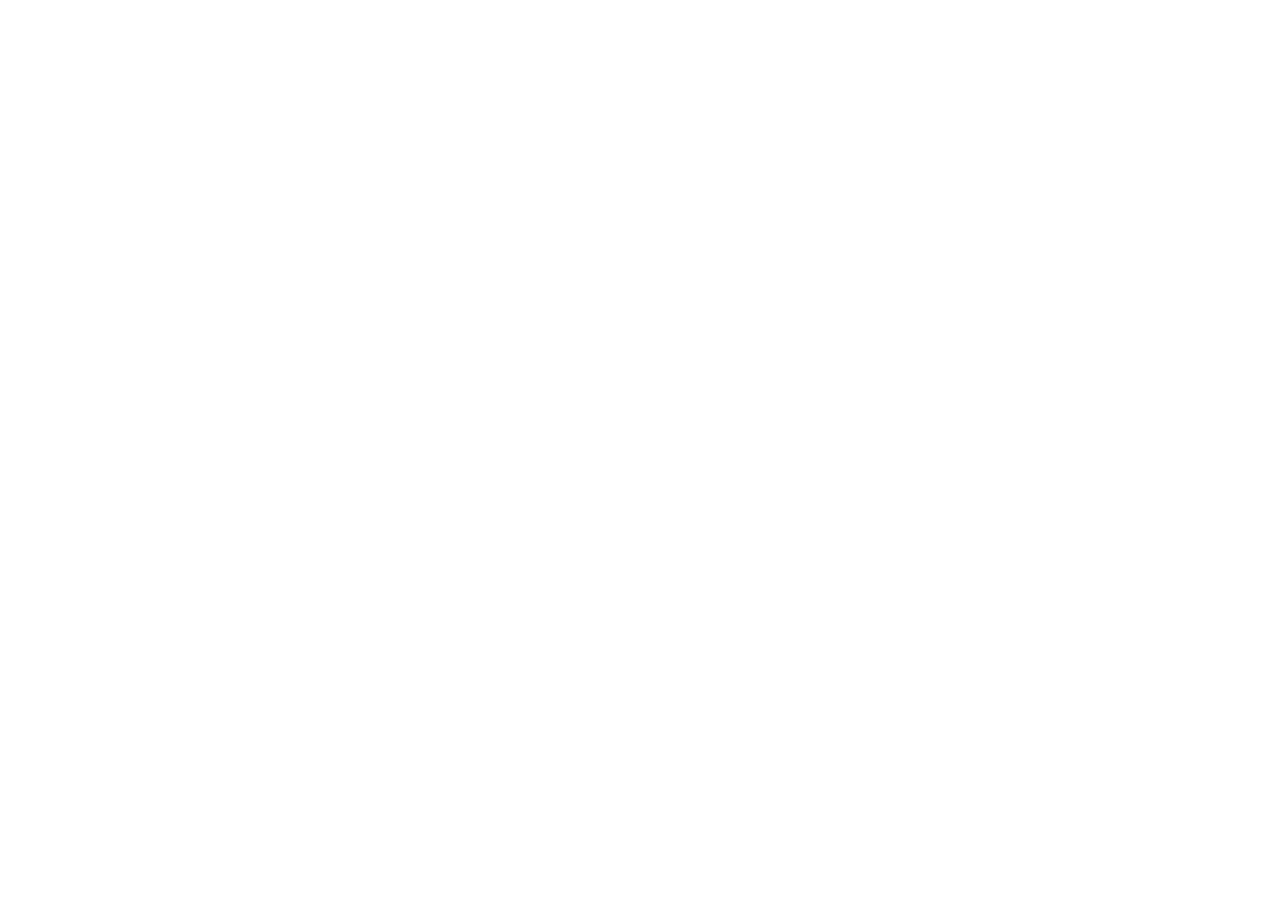
==== index.html @ 93580b65 "Add files via upload" ====
<!doctype html><html lang="zh-Hans"><head><meta charset="utf-8"><meta name="viewport" content="width=device-width,initial-scale=1"><meta name="robots" content="noindex,nofollow"><title>SeeSmartHome · 项目管理</title></head><body><script src="https://unpkg.com/decap-cms@^3/dist/decap-cms.js"></script></body></html>
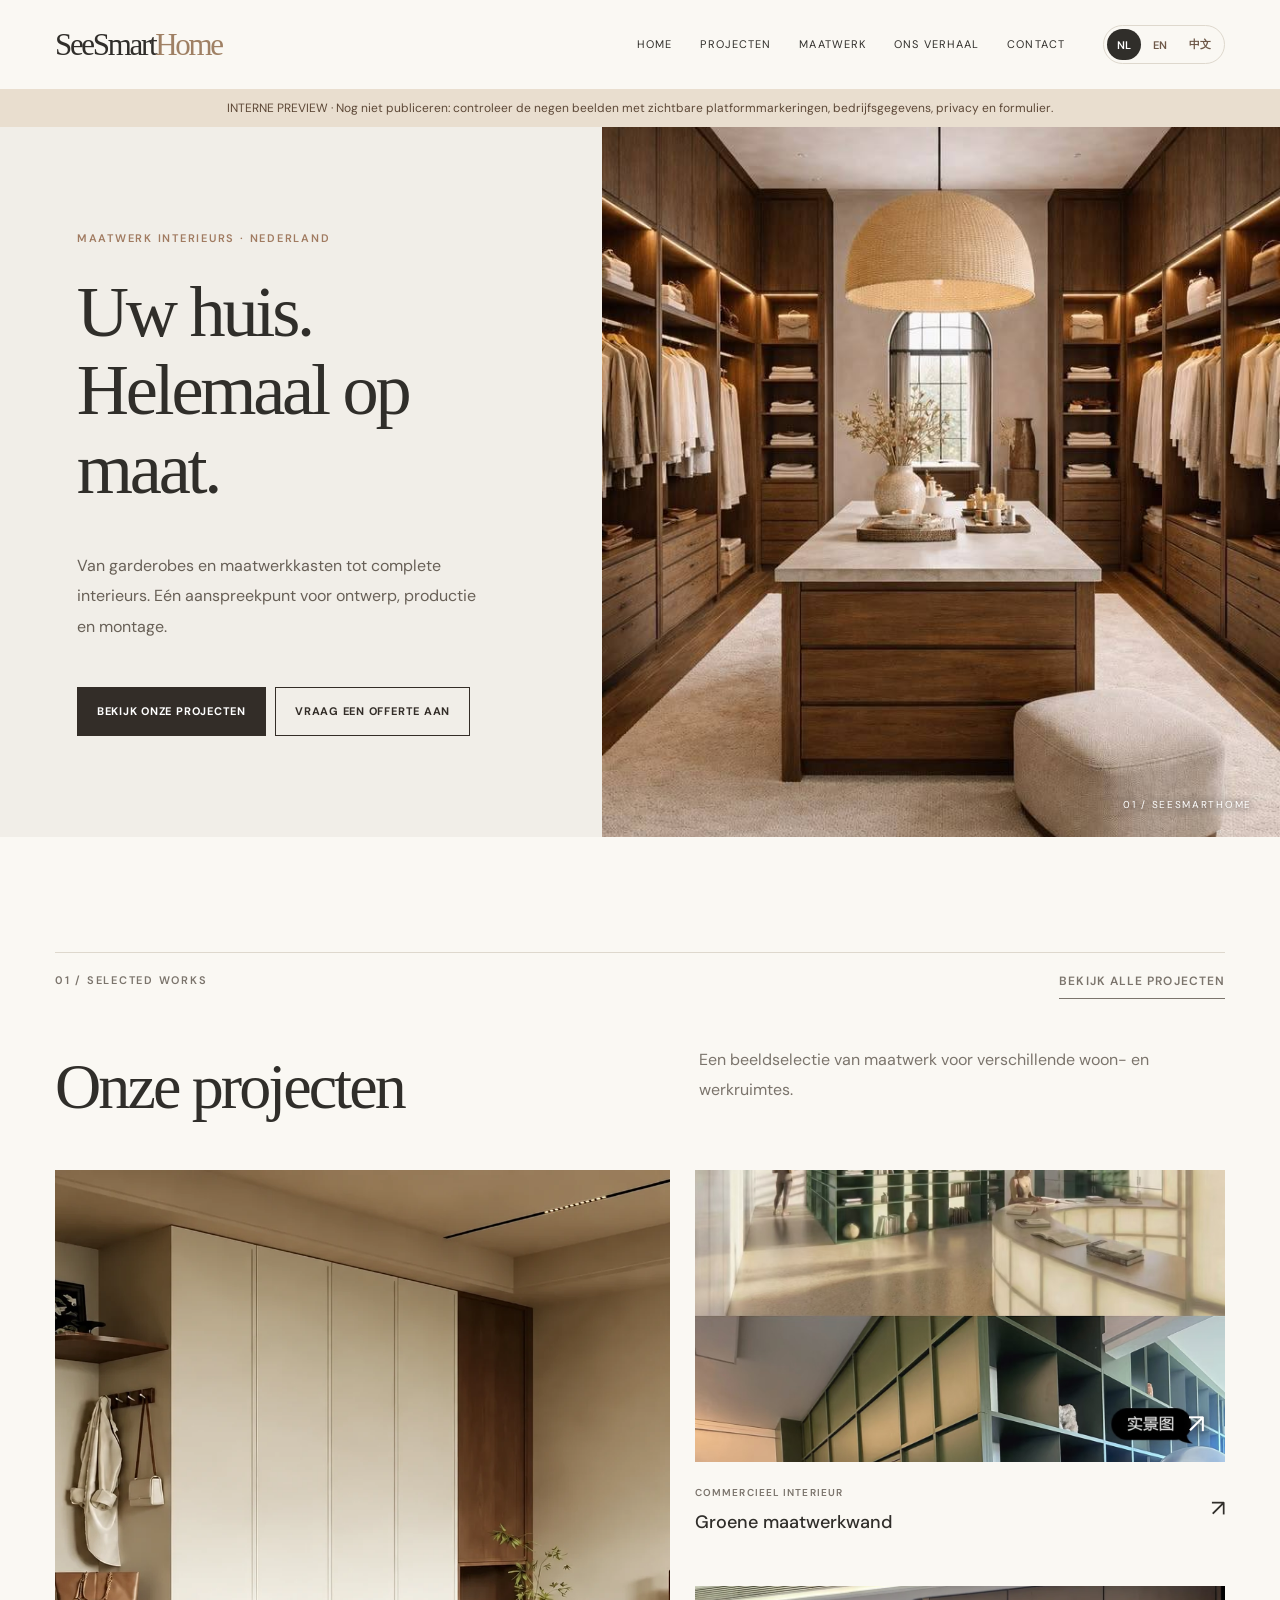
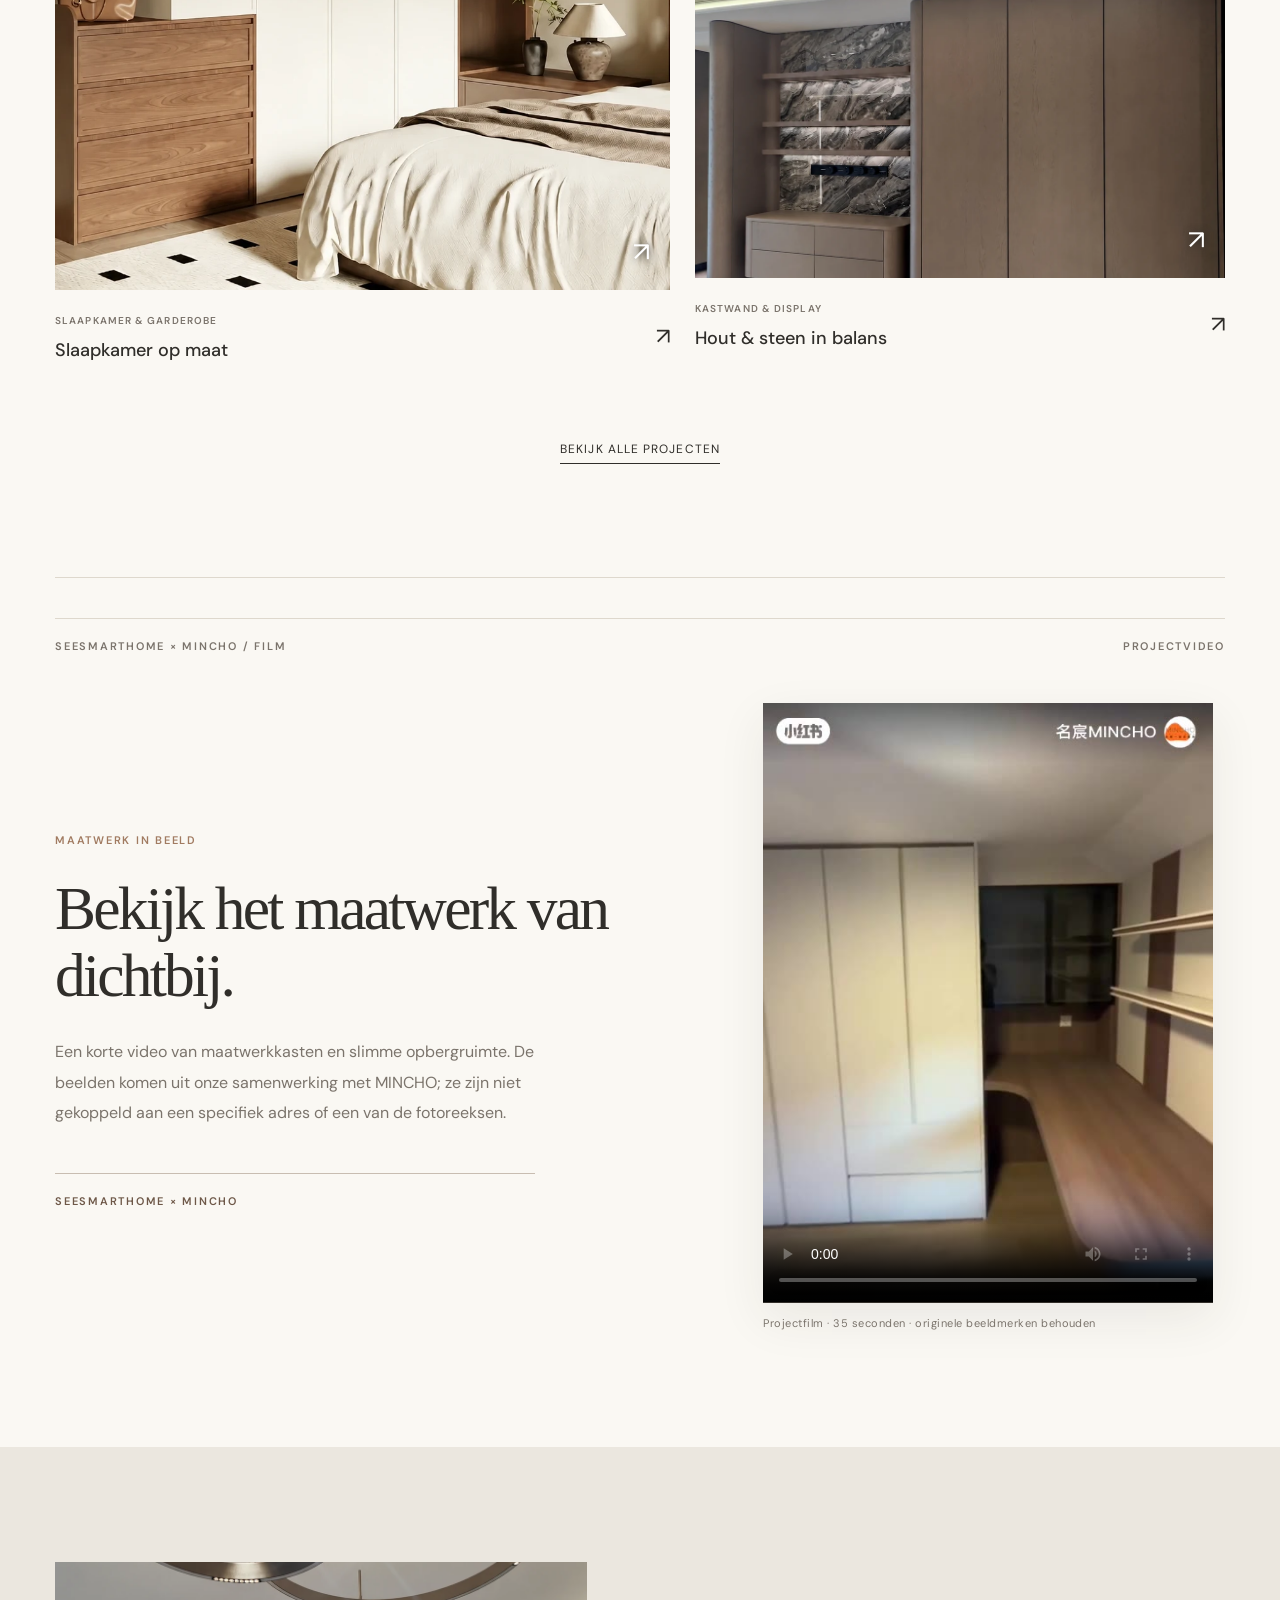
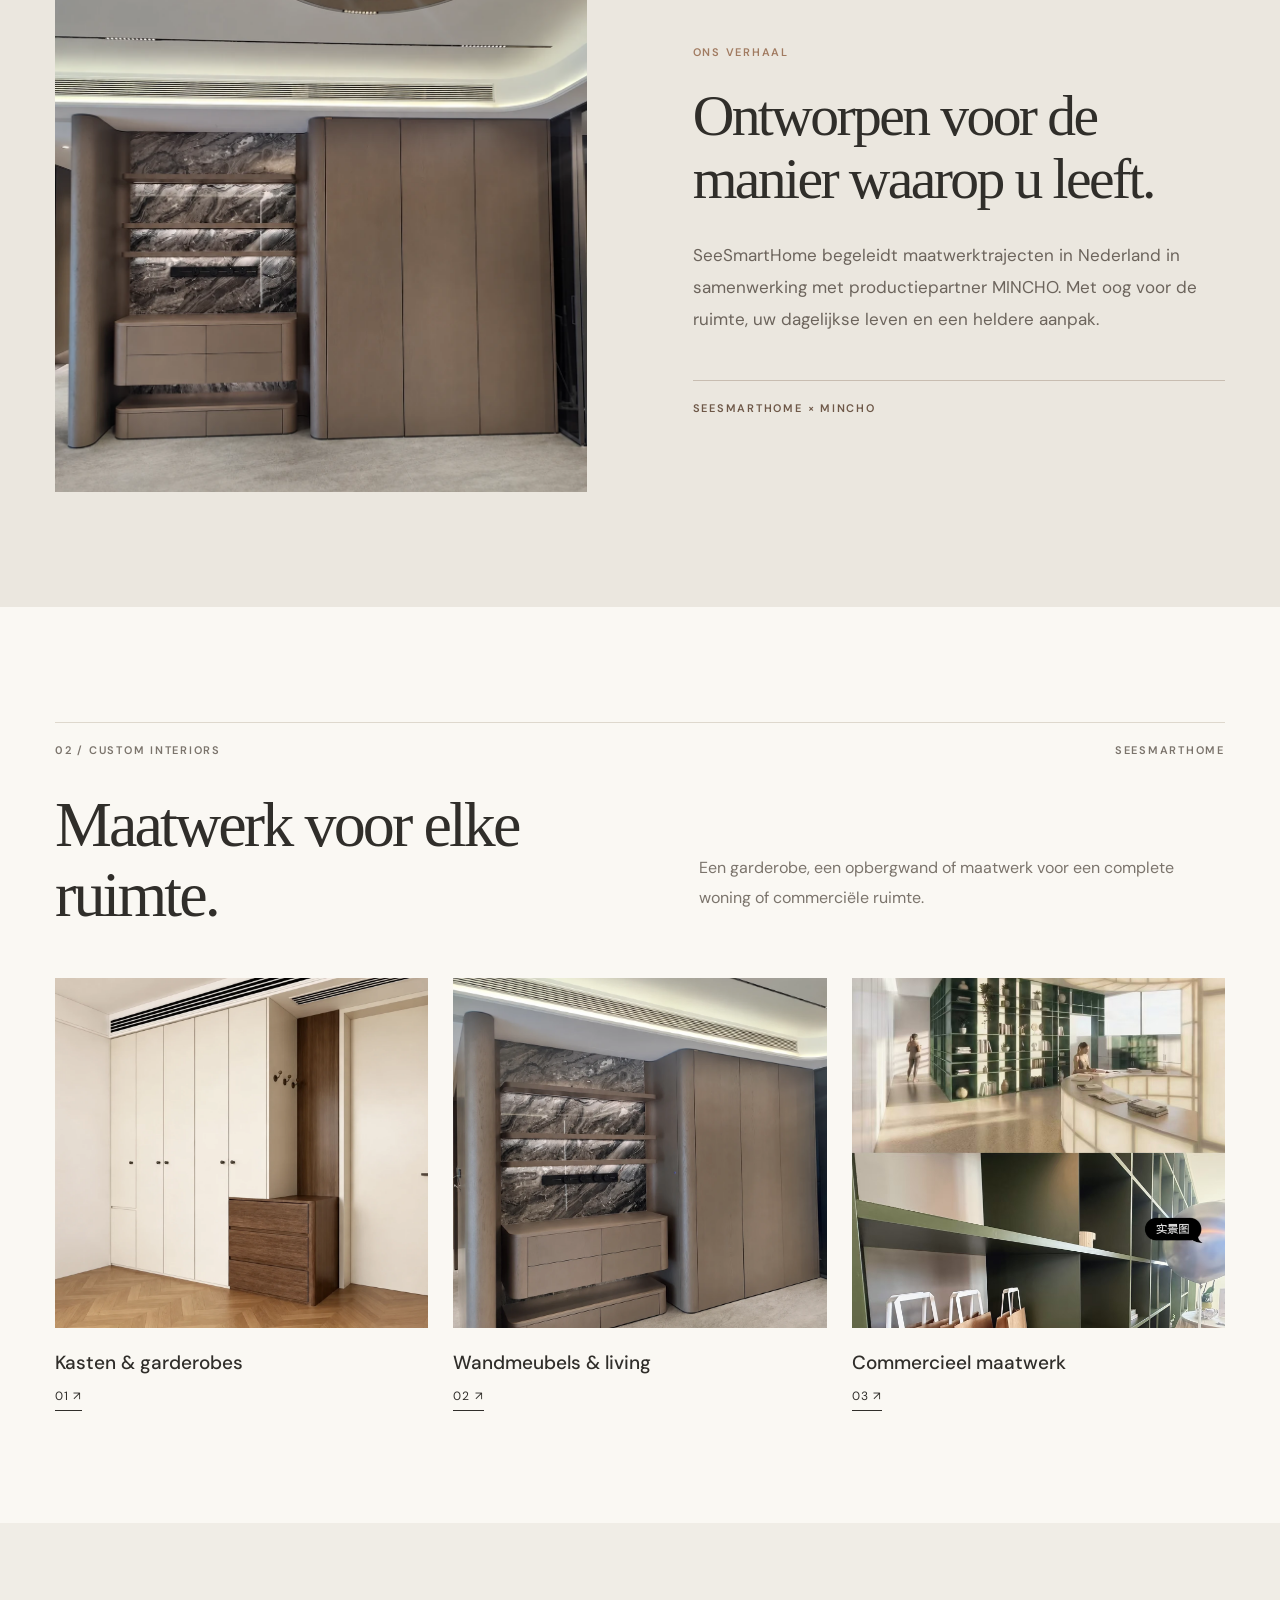
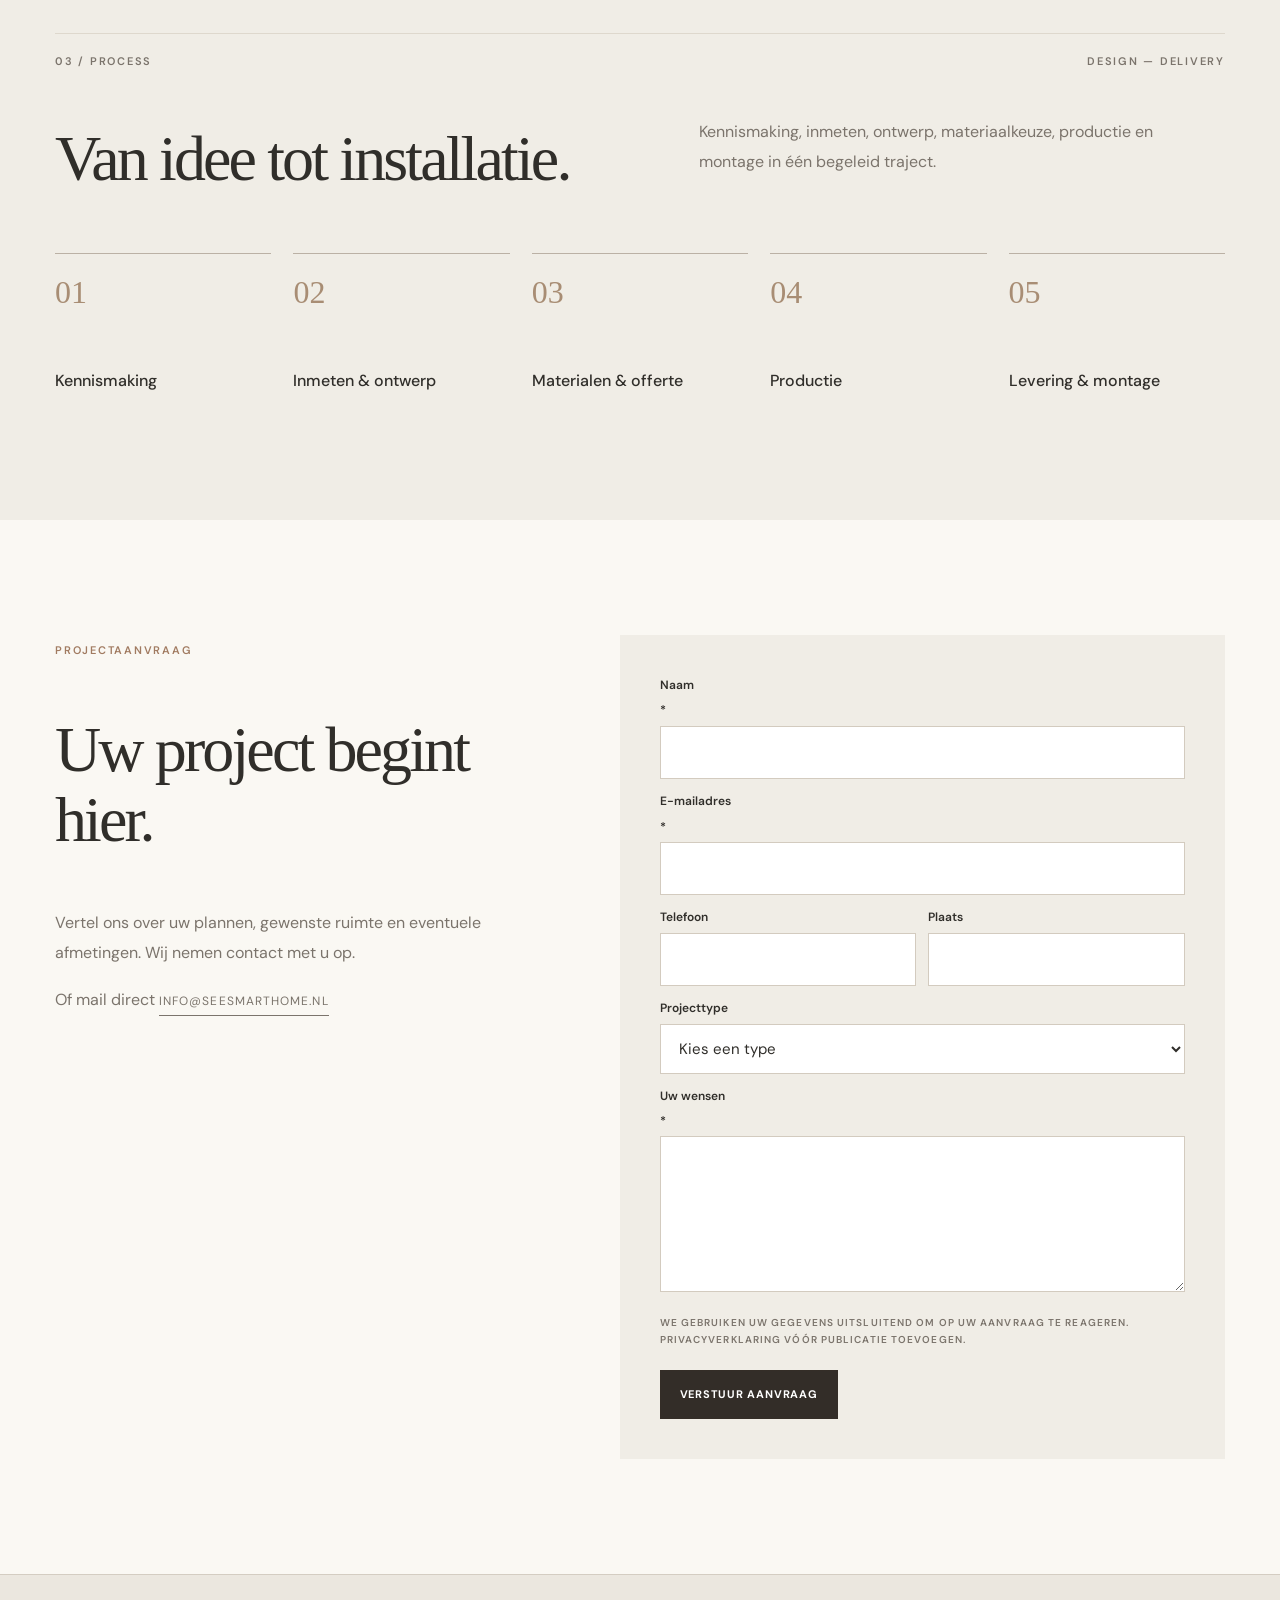
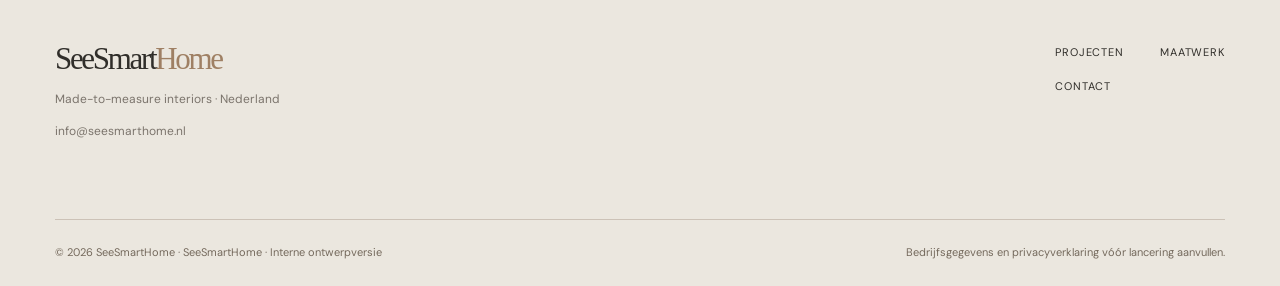
==== commit f6f930c0: "Restore website folders for Netlify and CMS build" ====
--- a/index.html
+++ b/index.html
@@ -1 +1,9 @@
-<!doctype html><html lang="zh-Hans"><head><meta charset="utf-8"><meta name="viewport" content="width=device-width,initial-scale=1"><meta name="robots" content="noindex,nofollow"><title>SeeSmartHome · 项目管理</title></head><body><script src="https://unpkg.com/decap-cms@^3/dist/decap-cms.js"></script></body></html>
+<!doctype html><html lang="nl"><head><meta charset="utf-8"><meta name="viewport" content="width=device-width, initial-scale=1"><meta name="robots" content="noindex,nofollow,noarchive"><meta name="description" content="SeeSmartHome · maatwerk interieurs"><title>Uw huis. Helemaal op maat. | SeeSmartHome</title><link rel="stylesheet" href="assets/site.css"><script src="assets/site.js" defer></script></head><body><header class="header wrap" id="top"><a class="brand" href="index.html" aria-label="SeeSmartHome home">SeeSmart<span>Home</span></a><nav class="nav" id="nav"><a data-i18n="home" href="index.html">Home</a><a data-i18n="projects" href="projects/index.html">Projecten</a><a data-i18n="solutions" href="index.html#maatwerk">Maatwerk</a><a data-i18n="about" href="index.html#ons-verhaal">Ons verhaal</a><a data-i18n="contact" href="index.html#contact">Contact</a></nav><div class="lang" aria-label="Language"><button class="lang-btn active" type="button" data-lang="nl">NL</button><button class="lang-btn" type="button" data-lang="en">EN</button><button class="lang-btn" type="button" data-lang="zh">中文</button></div><button class="menu" aria-label="Toggle menu" aria-controls="nav" aria-expanded="false">☰</button></header><div class="preview-note" data-i18n="notes">INTERNE PREVIEW · Nog niet publiceren: controleer de negen beelden met zichtbare platformmarkeringen, bedrijfsgegevens, privacy en formulier.</div><main>
+<section class="hero"><div class="hero-copy"><span class="eyebrow" data-i18n="eyebrow">MAATWERK INTERIEURS · NEDERLAND</span><h1 data-i18n="heroTitle">Uw huis. Helemaal op maat.</h1><p data-i18n="heroText">Van garderobes en maatwerkkasten tot complete interieurs. Eén aanspreekpunt voor ontwerp, productie en montage.</p><div class="actions"><a href="#projecten" class="btn btn-primary" data-i18n="view">Bekijk onze projecten</a><a href="#contact" class="btn btn-outline" data-i18n="cta">Vraag een offerte aan</a></div></div><div class="hero-photo"><img class="" src="assets/hero-walk-in-closet.jpeg" alt="Warm walk-in closet with central island and dark timber shelving" width="736" height="1104" loading="eager" decoding="async"><span class="photo-index">01 / SEESMARTHOME</span></div></section>
+<section class="section wrap" id="projecten"><div class="section-label"><span>01 / SELECTED WORKS</span><a href="projects/index.html" class="text-link" data-i18n="allProjects">Bekijk alle projecten</a></div><div class="section-intro"><h2 data-i18n="selected">Onze projecten</h2><p data-i18n="selectedDesc">Een beeldselectie van maatwerk voor verschillende woon- en werkruimtes.</p></div><div class="feature-grid"><article class="project-card featured"><a class="project-pic" href="projects/bedroom.html"><img class="" src="assets/clean-6322.webp" alt="Slaapkamer op maat" width="1375" height="1144" loading="lazy" decoding="async"><span class="image-arrow" aria-hidden="true">↗</span></a><div class="card-bottom"><div><span class="micro" data-project="bedroom" data-field="cat">Slaapkamer &amp; garderobe</span><h3><a href="projects/bedroom.html" data-project="bedroom" data-field="name">Slaapkamer op maat</a></h3></div><a class="mini-arrow" href="projects/bedroom.html" aria-label="View project">↗</a></div></article><div class="feature-side"><article class="project-card "><a class="project-pic" href="projects/green-studio.html"><img class="" src="assets/new-6333.jpeg" alt="Groene maatwerkwand" width="1440" height="1922" loading="lazy" decoding="async"><span class="image-arrow" aria-hidden="true">↗</span></a><div class="card-bottom"><div><span class="micro" data-project="green-studio" data-field="cat">Commercieel interieur</span><h3><a href="projects/green-studio.html" data-project="green-studio" data-field="name">Groene maatwerkwand</a></h3></div><a class="mini-arrow" href="projects/green-studio.html" aria-label="View project">↗</a></div></article><article class="project-card "><a class="project-pic" href="projects/wood-stone.html"><img class="" src="assets/clean-6309.webp" alt="Hout &amp; steen in balans" width="1087" height="1447" loading="lazy" decoding="async"><span class="image-arrow" aria-hidden="true">↗</span></a><div class="card-bottom"><div><span class="micro" data-project="wood-stone" data-field="cat">Kastwand &amp; display</span><h3><a href="projects/wood-stone.html" data-project="wood-stone" data-field="name">Hout &amp; steen in balans</a></h3></div><a class="mini-arrow" href="projects/wood-stone.html" aria-label="View project">↗</a></div></article></div></div><div class="section-end"><a class="text-link" href="projects/index.html" data-i18n="allProjects">Bekijk alle projecten</a></div></section>
+<section class="section wrap video-showcase" id="projectvideo" aria-labelledby="video-title-home"><div class="section-label"><span>SEESMARTHOME × MINCHO / FILM</span><span data-i18n="filmType">PROJECTVIDEO</span></div><div class="video-layout"><div class="video-copy"><span class="eyebrow" data-i18n="filmEyebrow">MAATWERK IN BEELD</span><h2 id="video-title-home" data-i18n="filmTitle">Bekijk het maatwerk van dichtbij.</h2><p data-i18n="filmDesc">Een korte video met details van kasten en geïntegreerde opbergoplossingen. Beelden gedeeld vanuit onze samenwerking met MINCHO; geen afzonderlijk projectadres vermeld.</p><span class="small-rule">SeeSmartHome × MINCHO</span></div><div class="video-frame"><video controls playsinline preload="metadata" poster="assets/custom-interiors-poster.jpg" aria-label="SeeSmartHome en MINCHO maatwerk projectvideo" controlslist="nodownload"><source src="assets/custom-interiors-project-video.mp4" type="video/mp4"><span data-i18n="videoFallback">Uw browser ondersteunt deze video niet.</span></video><p class="video-caption" data-i18n="videoCaption">Projectfilm · 35 seconden · originele beeldmerken behouden</p></div></div></section>
+<section class="story" id="ons-verhaal"><div class="wrap story-grid"><div class="story-picture"><img class="" src="assets/clean-6308.webp" alt="Stone and timber display cabinetry" width="1087" height="1447" loading="lazy" decoding="async"></div><div class="story-copy"><span class="eyebrow" data-i18n="storyEyebrow">ONS VERHAAL</span><h2 data-i18n="storyTitle">Ontworpen voor de manier waarop u leeft.</h2><p data-i18n="storyText">SeeSmartHome begeleidt maatwerktrajecten in Nederland in samenwerking met productiepartner MINCHO. Met oog voor de ruimte, uw dagelijkse leven en een heldere aanpak.</p><span class="small-rule" data-i18n="partner">SeeSmartHome × MINCHO</span></div></div></section>
+<section class="section wrap" id="maatwerk"><div class="section-label"><span>02 / CUSTOM INTERIORS</span><span>SEESMARTHOME</span></div><div class="section-intro"><h2 data-i18n="services">Maatwerk voor elke ruimte.</h2><p data-i18n="servicesDesc">Een garderobe, een opbergwand of maatwerk voor een complete woning of commerciële ruimte.</p></div><div class="service-grid"><a href="projects/bedroom.html"><div class="service-picture"><img class="" src="assets/clean-6323.webp" alt="Light cabinetry with walnut details" width="1412" height="1114" loading="lazy" decoding="async"></div><h3 data-i18n="wardrobes">Kasten & garderobes</h3><span class="text-link">01 ↗</span></a><a href="projects/wood-stone.html"><div class="service-picture"><img class="" src="assets/clean-6306.webp" alt="Custom display wall and stone effect" width="1087" height="1447" loading="lazy" decoding="async"></div><h3 data-i18n="living">Wandmeubels & living</h3><span class="text-link">02 ↗</span></a><a href="projects/green-studio.html"><div class="service-picture"><img class="" src="assets/new-6334.jpeg" alt="Green shelving in a commercial interior" width="1440" height="1922" loading="lazy" decoding="async"></div><h3 data-i18n="commercial">Commercieel maatwerk</h3><span class="text-link">03 ↗</span></a></div></section>
+<section class="process" id="werkwijze"><div class="wrap"><div class="section-label"><span>03 / PROCESS</span><span>DESIGN — DELIVERY</span></div><div class="section-intro"><h2 data-i18n="how">Van idee tot installatie.</h2><p data-i18n="howDesc">Kennismaking, inmeten, ontwerp, materiaalkeuze, productie en montage in één begeleid traject.</p></div><div class="steps"><div><span class="stepnum">01</span><h3 data-i18n="step1">Kennismaking</h3></div><div><span class="stepnum">02</span><h3 data-i18n="step2">Inmeten & ontwerp</h3></div><div><span class="stepnum">03</span><h3 data-i18n="step3">Materialen & offerte</h3></div><div><span class="stepnum">04</span><h3 data-i18n="step4">Productie</h3></div><div><span class="stepnum">05</span><h3 data-i18n="step5">Levering & montage</h3></div></div></div></section>
+<section class="contact section wrap" id="contact"><div class="contact-copy"><span class="eyebrow" data-i18n="contactLabel">Projectaanvraag</span><h2 data-i18n="contactTitle">Uw project begint hier.</h2><p data-i18n="contactDesc">Vertel ons over uw plannen, gewenste ruimte en eventuele afmetingen. Wij nemen contact met u op.</p><p><span data-i18n="direct">Of mail direct</span> <a class="text-link" href="mailto:info@seesmarthome.nl">info@seesmarthome.nl</a></p></div><form class="contact-form" name="seesmarthome-inquiries" method="POST" action="/thank-you.html" data-netlify="true" netlify-honeypot="bot-field"><input type="hidden" name="form-name" value="seesmarthome-inquiries"><p class="hidden" aria-hidden="true"><label>Do not fill<input name="bot-field" tabindex="-1" autocomplete="off"></label></p><label><span data-i18n="name">Naam</span> *<input name="name" required maxlength="120" autocomplete="name"></label><label><span data-i18n="email">E-mailadres</span> *<input type="email" name="email" required maxlength="254" autocomplete="email"></label><div class="form-row"><label><span data-i18n="phone">Telefoon</span><input name="phone" autocomplete="tel"></label><label><span data-i18n="city">Plaats</span><input name="city"></label></div><label><span data-i18n="type">Projecttype</span><select name="project_type"><option value="">Kies een type</option><option value="wardrobes">Kasten / garderobe</option><option value="tv-wall">Wandmeubel / tv-wand</option><option value="whole-home">Keuken / totaalinterieur</option><option value="commercial">Commercieel maatwerk</option><option value="other">Anders</option></select></label><label><span data-i18n="message">Uw wensen</span> *<textarea name="message" rows="5" required maxlength="5000"></textarea></label><p class="micro" data-i18n="privacy">We gebruiken uw gegevens uitsluitend om op uw aanvraag te reageren. Privacyverklaring vóór publicatie toevoegen.</p><button type="submit" class="btn btn-primary" data-i18n="submit">Verstuur aanvraag</button></form></section>
+</main><footer class="footer"><div class="wrap footer-grid"><div><a href="index.html" class="brand">SeeSmart<span>Home</span></a><p>Made-to-measure interiors · Nederland</p><p><a href="mailto:info@seesmarthome.nl">info@seesmarthome.nl</a></p></div><div class="footer-nav"><a data-i18n="projects" href="projects/index.html">Projecten</a><a data-i18n="solutions" href="index.html#maatwerk">Maatwerk</a><a data-i18n="contact" href="index.html#contact">Contact</a></div></div><div class="wrap footer-bottom"><span>© 2026 SeeSmartHome · <span data-i18n="footer">Interne ontwerpversie</span></span><span data-i18n="legal">Bedrijfsgegevens en privacyverklaring vóór lancering aanvullen.</span></div></footer></body></html>
--- a/assets/site.css
+++ b/assets/site.css
@@ -0,0 +1,17 @@
+@import url('https://fonts.googleapis.com/css2?family=DM+Sans:wght@300;400;500;600;700&display=swap');
+:root{--cream:#faf8f3;--paper:#f0ede6;--ink:#302e2a;--brown:#6e5848;--muted:#7b746c;--line:#ded8cd}*{box-sizing:border-box}html{scroll-behavior:smooth}body{margin:0;background:var(--cream);color:var(--ink);font:400 16px/1.7 'DM Sans',Arial,sans-serif}a{color:inherit;text-decoration:none}button,input,textarea,select{font:inherit}button{cursor:pointer}.wrap{width:min(1380px,calc(100% - 110px));margin-inline:auto}.header{height:89px;display:flex;align-items:center;gap:38px}.brand{font:500 31px/1 Georgia,'Times New Roman',serif;letter-spacing:-.075em;white-space:nowrap}.brand span{color:#9f8064}.nav{display:flex;align-items:center;gap:28px;margin-left:auto}.nav a{font-size:11px;letter-spacing:.1em;text-transform:uppercase}.nav a:hover,.text-link:hover{color:#9f8064}.lang{display:flex;gap:2px;border:1px solid var(--line);border-radius:100px;padding:3px}.lang-btn{border:0;background:transparent;border-radius:90px;font:600 11px 'DM Sans',Arial;padding:8px 10px;white-space:nowrap;color:var(--brown)}.lang-btn.active{color:white;background:var(--ink)}.menu{display:none;border:0;background:transparent;font-size:25px}.preview-note{background:#e9decf;color:#5d4837;text-align:center;padding:9px 15px;font-size:12px}.eyebrow,.section-label,.micro,.small-rule{font-size:11px;letter-spacing:.16em;text-transform:uppercase;font-weight:600}.eyebrow{color:#a17b61}.section-label{display:flex;justify-content:space-between;gap:20px;border-top:1px solid var(--line);padding:18px 0 0;color:var(--muted)}.text-link{font-size:12px;letter-spacing:.09em;text-transform:uppercase;border-bottom:1px solid currentColor;padding-bottom:6px}.hero{display:grid;grid-template-columns:47% 53%;min-height:710px;max-height:850px}.hero-copy{background:#f1eee8;padding:70px clamp(28px,6vw,115px);display:flex;justify-content:center;align-items:flex-start;flex-direction:column}.hero-copy h1,h1,h2{font-family:Georgia,'Times New Roman',serif;font-weight:400;letter-spacing:-.045em;line-height:1.09}.hero-copy h1{font-size:clamp(58px,5.65vw,92px);margin:25px 0 26px;max-width:700px}.hero-copy p{font-size:16px;line-height:1.9;color:#686057;max-width:420px}.actions{display:flex;flex-wrap:wrap;gap:9px;margin-top:29px}.btn{display:inline-flex;align-items:center;justify-content:center;text-align:center;min-height:47px;padding:14px 19px;border:1px solid #342d27;letter-spacing:.07em;text-transform:uppercase;font-size:11px;font-weight:700;transition:.2s}.btn:hover{transform:translateY(-2px)}.btn-primary{color:#fff;background:#332d28}.btn-outline{background:transparent;color:#332d28}.hero-photo{position:relative;min-height:710px;overflow:hidden}.hero-photo img{width:100%;height:100%;object-fit:cover;object-position:50% 45%;position:absolute;inset:0}.photo-index{position:absolute;bottom:24px;right:28px;color:white;font-size:10px;letter-spacing:.17em;text-shadow:0 1px 9px #222}.section{padding-top:115px;padding-bottom:115px}.section-intro{display:grid;grid-template-columns:1.15fr 1fr;align-items:end;gap:40px;margin:30px 0 48px}.section-intro h2{font-size:clamp(48px,5vw,77px);margin:0}.section-intro p{max-width:520px;color:var(--muted);line-height:1.9}.feature-grid{display:grid;grid-template-columns:1.16fr 1fr;gap:25px}.feature-side{display:grid;gap:26px}.project-pic{position:relative;overflow:hidden;display:block;background:#dfd8ce}.project-pic img{display:block;width:100%;height:100%;object-fit:cover;transition:transform .45s}.project-pic:hover img{transform:scale(1.025)}.featured>.project-pic{height:720px}.feature-side .project-pic{height:292px}.image-arrow{position:absolute;right:20px;bottom:15px;color:white;text-shadow:0 1px 8px #222;font-size:27px}.card-bottom{display:flex;justify-content:space-between;align-items:center;padding:15px 0 8px}.card-bottom h3{font-weight:500;font-size:18px;margin:3px 0}.micro{letter-spacing:.11em;font-size:10px;color:var(--muted)}.mini-arrow{font-size:23px}.section-end{text-align:center;margin-top:58px}.story{background:#ebe7df;padding:115px 0}.story-grid{display:grid;grid-template-columns:1fr 1fr;gap:9%;align-items:center}.story-picture{height:530px;overflow:hidden}.story-picture img{width:100%;height:100%;object-fit:cover}.story-copy h2{font-size:clamp(48px,4.5vw,75px);margin:21px 0 28px}.story-copy p{color:#6c645c;font-size:17px;line-height:1.9;max-width:560px}.small-rule{display:block;border-top:1px solid #c8bdb1;color:var(--brown);margin-top:44px;padding-top:18px}.service-grid{display:grid;grid-template-columns:repeat(3,1fr);gap:25px}.service-picture{height:350px;overflow:hidden;background:#e4dfd6}.service-picture img{width:100%;height:100%;object-fit:cover;transition:transform .4s}.service-grid a:hover img{transform:scale(1.025)}.service-grid h3{font-size:19px;font-weight:500;margin-bottom:2px}.process{background:#f0ede6;padding:110px 0}.steps{display:grid;grid-template-columns:repeat(5,1fr);gap:22px;margin-top:60px}.steps>div{border-top:1px solid #bbb1a5;padding-top:20px}.stepnum{font:400 32px Georgia,serif;color:#a88d74}.steps h3{font-size:16px;font-weight:500;margin-top:55px}.contact{display:grid;grid-template-columns:.85fr 1.15fr;gap:10%;align-items:start}.contact-copy h2{font-size:clamp(49px,5vw,75px)}.contact-copy p{color:var(--muted);line-height:1.9}.contact-form{background:var(--paper);padding:40px;display:grid;gap:12px}.contact-form label{display:grid;gap:5px;font-size:12px;font-weight:600}.contact-form input,.contact-form select,.contact-form textarea{width:100%;border:1px solid #d3cbbf;background:#fff;padding:13px 14px;border-radius:0;color:var(--ink);font-weight:400;font-size:15px}.form-row{display:grid;grid-template-columns:1fr 1fr;gap:12px}.contact-form button{justify-self:start}.hidden{position:absolute;left:-9999px}.footer{background:#ebe7df;border-top:1px solid #d4cdc2;padding:68px 0 25px}.footer-grid{display:flex;justify-content:space-between;gap:40px;padding-bottom:65px}.footer-grid p{font-size:12px;color:var(--muted)}.footer-nav{display:grid;grid-template-columns:repeat(2,auto);gap:16px 36px;align-content:start;text-transform:uppercase;font-size:11px;letter-spacing:.08em}.footer-bottom{border-top:1px solid #ccc2b7;padding-top:23px;display:flex;justify-content:space-between;gap:20px;font-size:11px;color:#74695c}.page-head{padding:95px 0 70px}.page-head h1,.detail-top h1{font-size:clamp(57px,6vw,105px);margin:22px 0}.page-head p,.detail-top p{max-width:690px;color:var(--muted);font-size:18px}.projects-grid{display:grid;grid-template-columns:repeat(2,1fr);column-gap:26px;row-gap:70px;padding-bottom:100px}.projects-grid .project-pic{height:500px}.projects-grid article:nth-child(even){transform:translateY(45px)}.material-strip{display:grid;grid-template-columns:1fr 1fr;gap:9%;align-items:center;padding:55px 0 130px;border-top:1px solid var(--line)}.material-strip h2{font-size:clamp(43px,5vw,70px)}.material-strip p{color:var(--muted);max-width:490px}.material-strip img{display:block;width:100%;height:470px;object-fit:cover}.detail-top{padding:80px 0 52px}.detail-top .eyebrow{display:block;margin-top:35px}.detail-top h1{max-width:1100px}.detail-hero img{width:100%;height:min(780px,66vw);object-fit:contain;background:#ebe7df;display:block}.detail-description{display:grid;grid-template-columns:1.25fr .75fr;gap:12%;padding-top:85px;padding-bottom:110px}.detail-description h2{font-size:clamp(44px,4vw,66px);margin:20px 0}.detail-description p{color:var(--muted);font-size:17px}.detail-description aside{border-top:1px solid var(--line);padding-top:18px}.detail-description ul{padding-left:18px;line-height:2.1}.detail-gallery{padding-bottom:110px}.gallery-grid{display:grid;grid-template-columns:repeat(2,1fr);gap:22px;margin-top:39px}.gallery-item{margin:0;background:#ece7df}.gallery-item:first-child{grid-column:span 2}.gallery-item img{width:100%;height:470px;object-fit:contain;display:block}.gallery-item:first-child img{height:630px}.gallery-item.portrait img{height:650px}.gallery-item figcaption{background:var(--cream);display:flex;gap:20px;justify-content:space-between;padding:14px 0;font-size:11px;color:var(--muted)}.image-note{padding:12px 17px;border-left:2px solid #b69b80;background:#f0ede6;font-size:12px;color:#776d62}.cta-band{background:#eae5dd;padding:65px 0}.cta-band-inner{display:flex;align-items:center;justify-content:space-between;gap:30px}.cta-band h2{font-size:clamp(42px,4vw,65px);margin:0}.material-large img{width:100%;height:auto;max-height:900px;object-fit:contain;display:block}.material-large{padding-bottom:90px}.thanks{min-height:60vh;padding-top:130px;padding-bottom:150px}.thanks h1{font-size:70px}.thanks p{color:var(--muted)}
+@media(max-width:1040px){.wrap{width:calc(100% - 60px)}.nav{gap:13px}.nav a{font-size:10px}.hero{grid-template-columns:46% 54%;min-height:650px}.hero-photo{min-height:650px}.hero-copy{padding:40px}.hero-copy h1{font-size:clamp(48px,5vw,76px)}.featured>.project-pic{height:620px}.feature-side .project-pic{height:245px}.service-picture{height:290px}}
+@media(max-width:720px){.wrap{width:calc(100% - 36px)}.header{height:72px;gap:8px}.brand{font-size:25px}.menu{display:block;margin-left:2px}.lang{margin-left:auto}.lang-btn{padding:8px}.nav{display:none;position:absolute;z-index:20;top:72px;left:0;right:0;background:var(--cream);padding:25px;flex-direction:column;box-shadow:0 12px 20px #0001}.nav.open{display:flex}.nav a{font-size:13px}.preview-note{font-size:10px}.hero{display:flex;flex-direction:column;max-height:none;min-height:0}.hero-copy{padding:65px 22px 45px}.hero-copy h1{font-size:clamp(48px,10vw,66px)}.hero-copy p{font-size:14px}.hero-photo{min-height:0;height:530px}.section,.story{padding-top:75px;padding-bottom:75px}.section-intro,.story-grid,.contact,.detail-description,.material-strip{grid-template-columns:1fr;gap:16px}.section-intro h2{font-size:51px}.feature-grid,.projects-grid,.service-grid{grid-template-columns:1fr;gap:28px}.feature-side{gap:25px}.featured>.project-pic{height:470px}.feature-side .project-pic{height:315px}.story-picture{height:390px}.story-copy h2{font-size:50px}.service-picture{height:370px}.steps{grid-template-columns:repeat(2,1fr);gap:22px}.steps h3{margin-top:20px}.contact-form{padding:24px}.footer-grid,.footer-bottom,.cta-band-inner{flex-direction:column;align-items:flex-start}.projects-grid article:nth-child(even){transform:none}.projects-grid .project-pic{height:400px}.material-strip img{height:400px}.detail-top{padding:56px 0}.detail-top h1{font-size:54px}.detail-hero img{height:auto;max-height:650px}.detail-description{padding:65px 0}.gallery-grid{grid-template-columns:1fr;gap:20px}.gallery-item:first-child{grid-column:span 1}.gallery-item img,.gallery-item:first-child img,.gallery-item.portrait img{height:auto;max-height:650px}.page-head{padding:65px 0 35px}.page-head h1{font-size:60px}.form-row{grid-template-columns:1fr}.material-strip{padding-bottom:80px}}
+@media(prefers-reduced-motion:reduce){*,*::before,*::after{scroll-behavior:auto!important;transition:none!important}}
+
+/* V8 - video editorial module: responsive portrait film */
+.video-showcase{border-top:1px solid var(--line);padding-top:40px}
+.video-layout{display:grid;grid-template-columns:minmax(0,1fr) minmax(0,.78fr);align-items:center;gap:clamp(36px,7vw,120px);margin-top:48px}
+.video-copy h2{font-size:clamp(44px,4.8vw,76px);margin:23px 0 28px;max-width:680px}
+.video-copy p{max-width:520px;color:var(--muted);line-height:1.9}
+.video-copy .small-rule{max-width:480px}
+.video-frame{width:min(100%,450px);justify-self:center}
+.video-frame video{display:block;width:100%;height:auto;aspect-ratio:512/682;object-fit:contain;background:#332f2a;box-shadow:0 16px 45px rgba(48,46,42,.08)}
+.video-caption{font-size:11px;color:var(--muted);letter-spacing:.045em;margin:11px 0 0}
+.video-showcase-portfolio{padding-bottom:92px}
+@media(max-width:720px){.video-showcase{padding-top:28px}.video-layout{grid-template-columns:1fr;gap:25px;margin-top:27px}.video-copy h2{font-size:48px}.video-frame{width:min(100%,420px)}.video-showcase-portfolio{padding-bottom:70px}}
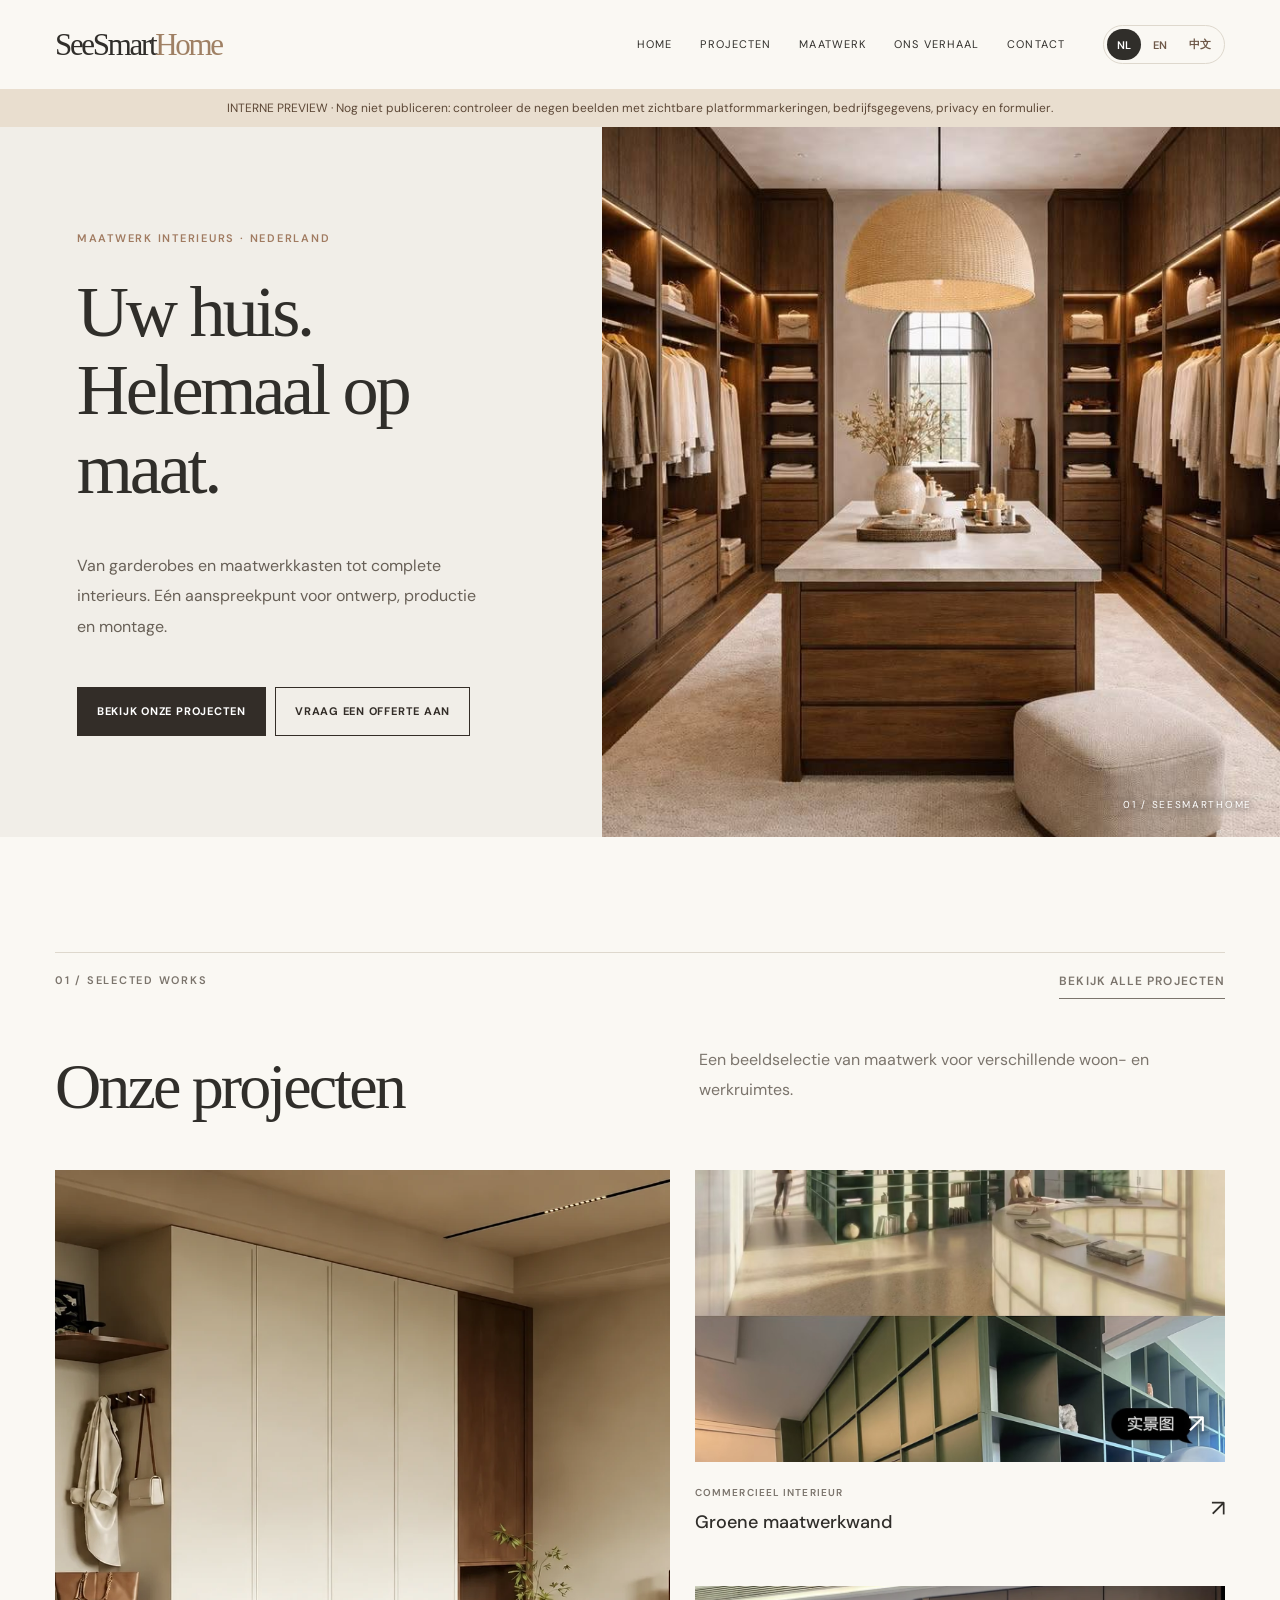
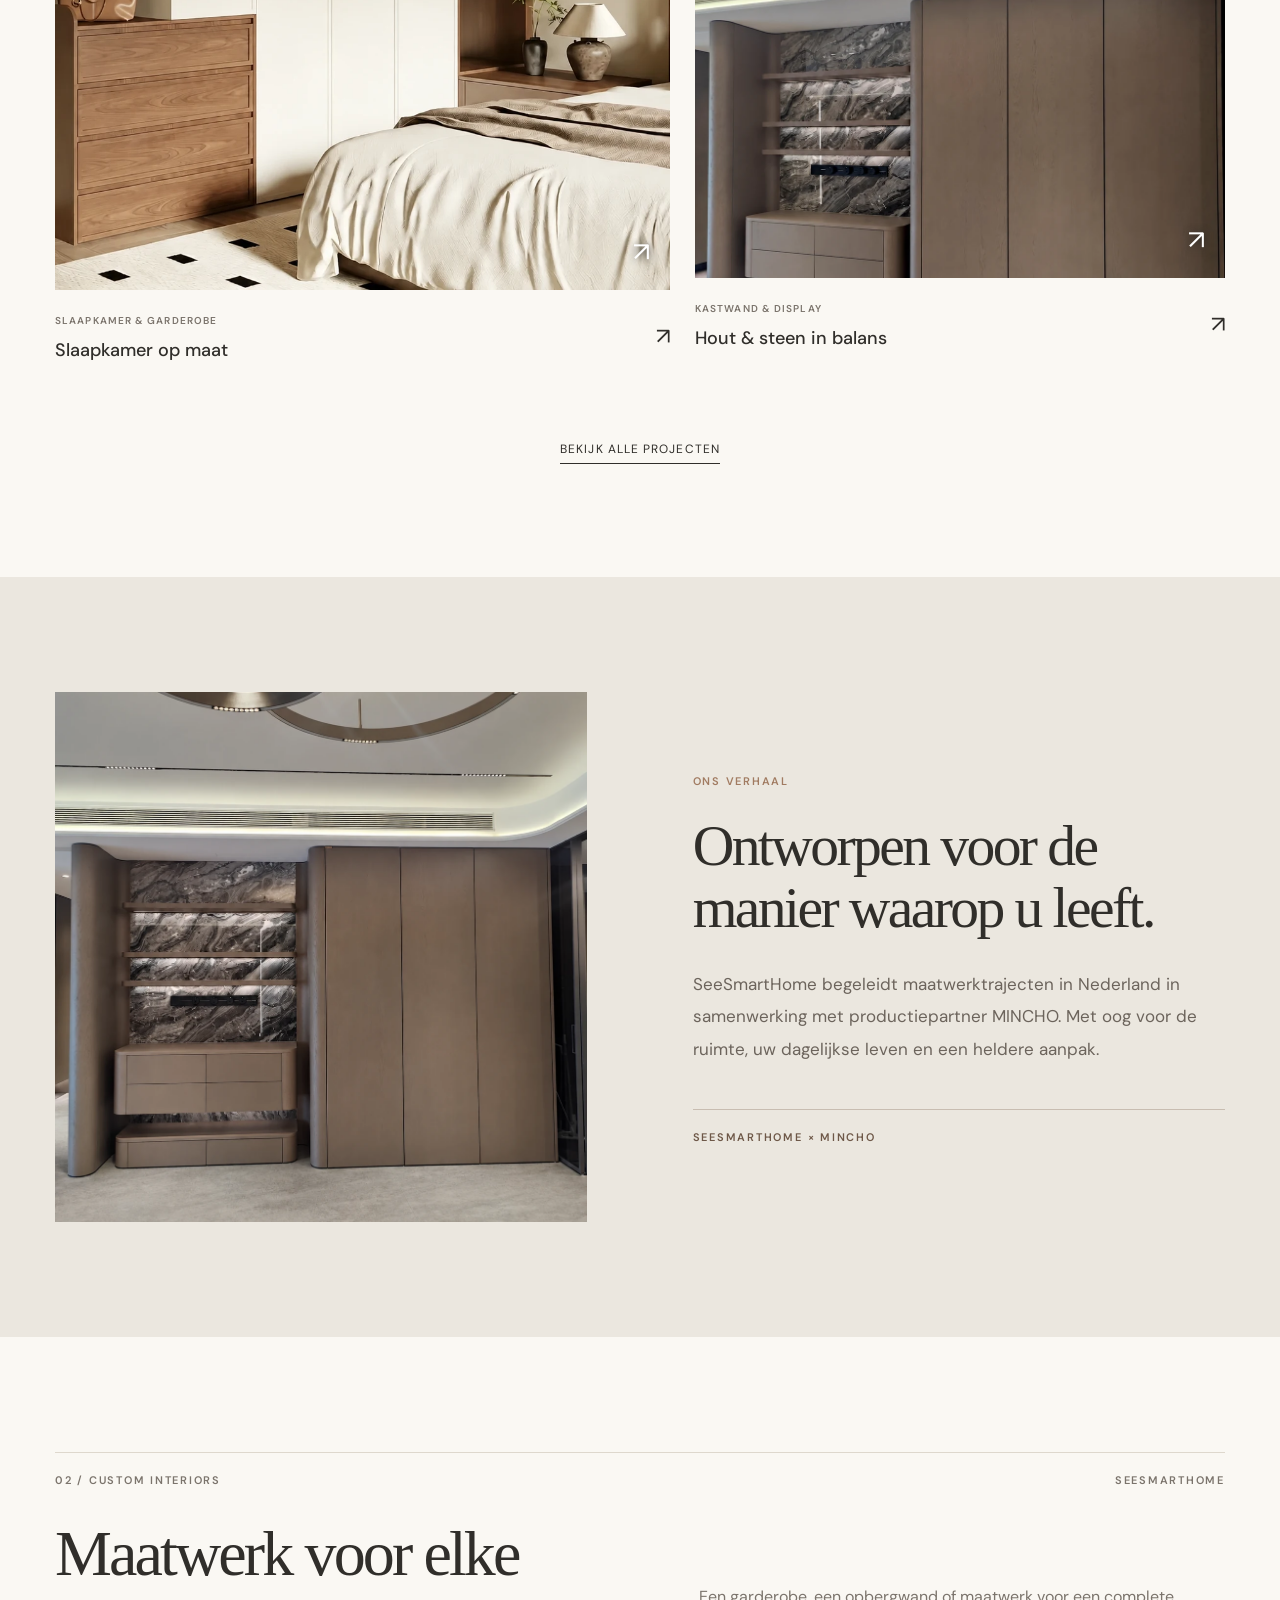
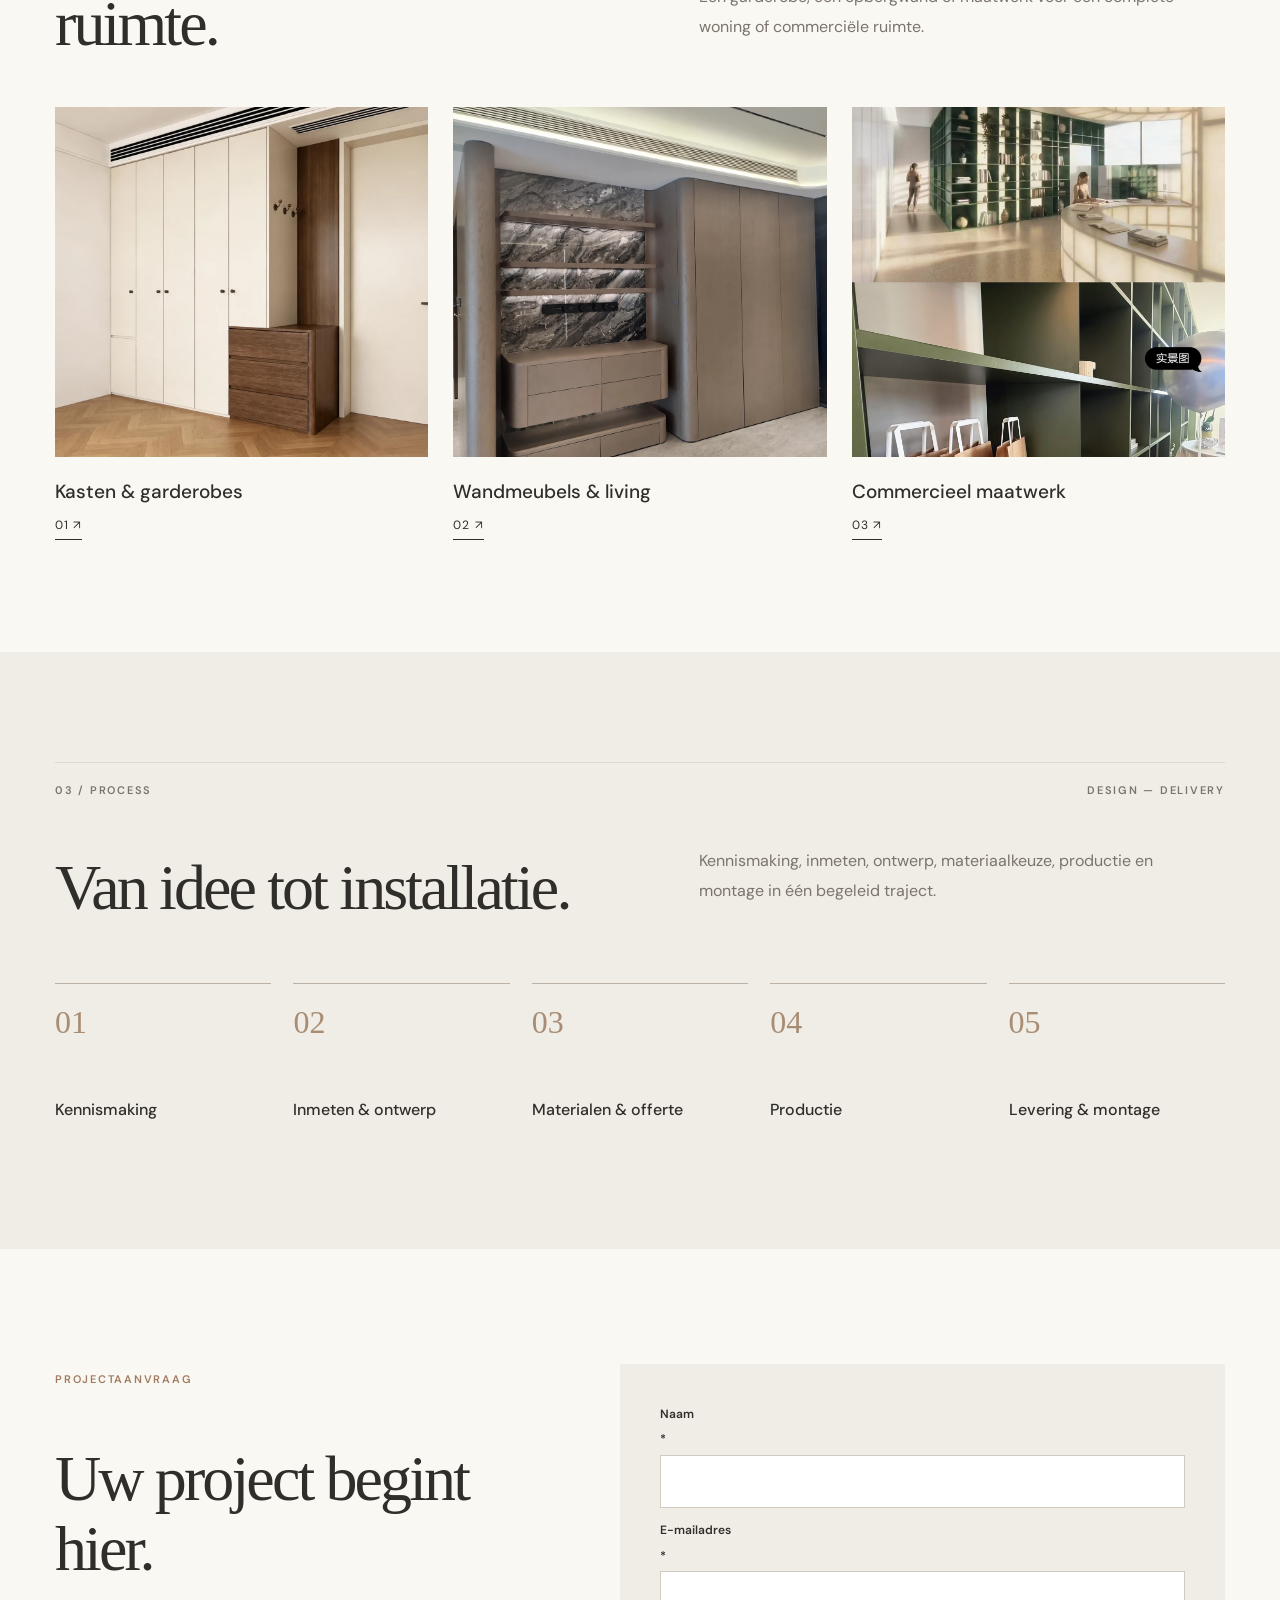
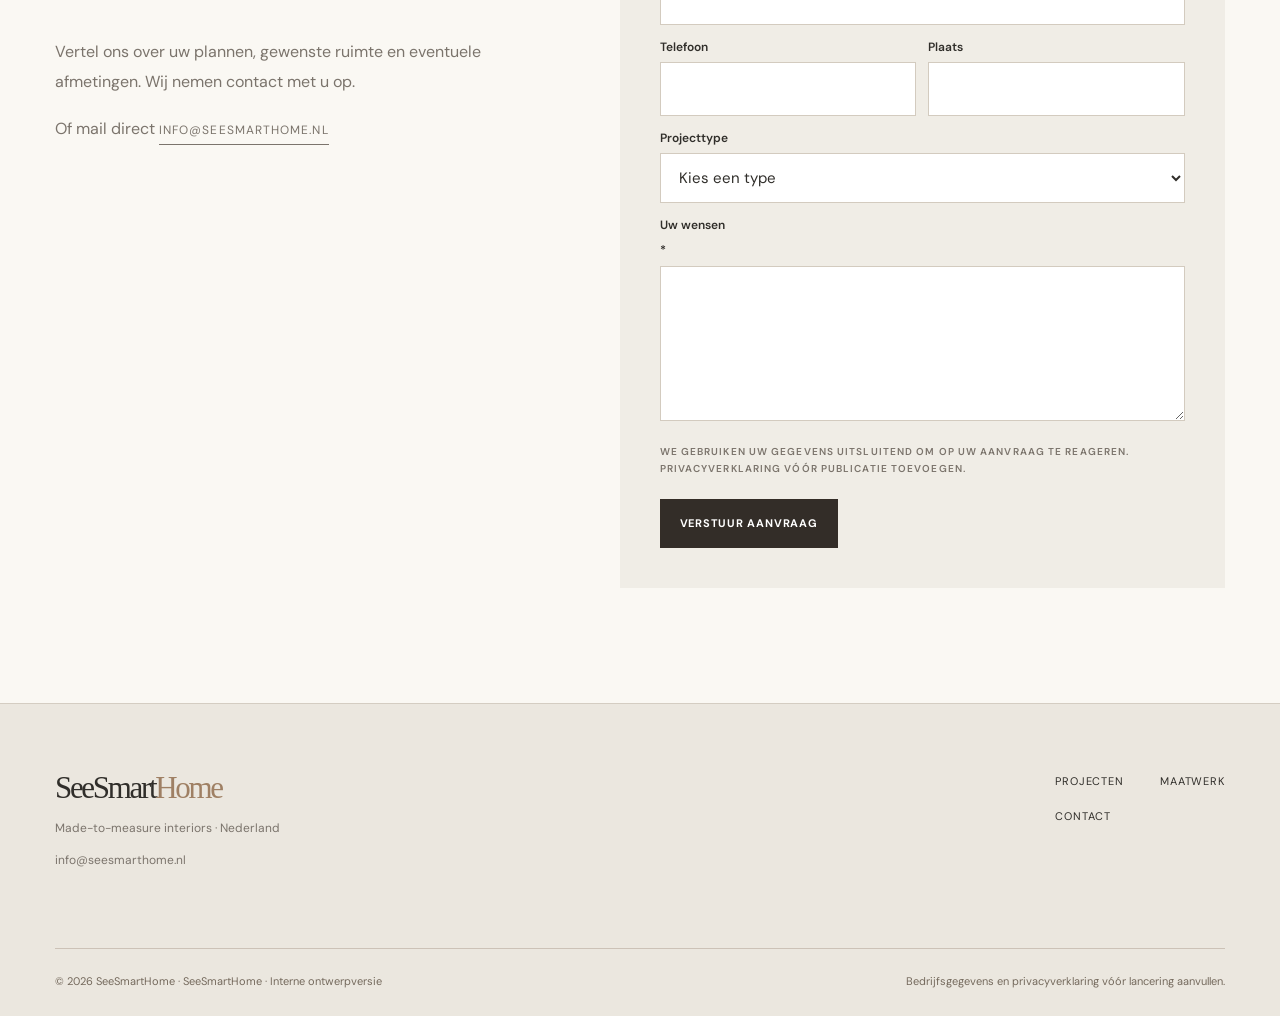
==== commit 22284e84: "Remove public project videos and video CMS inputs while keeping photo gallery" ====
--- a/index.html
+++ b/index.html
@@ -1,7 +1,7 @@
 <!doctype html><html lang="nl"><head><meta charset="utf-8"><meta name="viewport" content="width=device-width, initial-scale=1"><meta name="robots" content="noindex,nofollow,noarchive"><meta name="description" content="SeeSmartHome · maatwerk interieurs"><title>Uw huis. Helemaal op maat. | SeeSmartHome</title><link rel="stylesheet" href="assets/site.css"><script src="assets/site.js" defer></script></head><body><header class="header wrap" id="top"><a class="brand" href="index.html" aria-label="SeeSmartHome home">SeeSmart<span>Home</span></a><nav class="nav" id="nav"><a data-i18n="home" href="index.html">Home</a><a data-i18n="projects" href="projects/index.html">Projecten</a><a data-i18n="solutions" href="index.html#maatwerk">Maatwerk</a><a data-i18n="about" href="index.html#ons-verhaal">Ons verhaal</a><a data-i18n="contact" href="index.html#contact">Contact</a></nav><div class="lang" aria-label="Language"><button class="lang-btn active" type="button" data-lang="nl">NL</button><button class="lang-btn" type="button" data-lang="en">EN</button><button class="lang-btn" type="button" data-lang="zh">中文</button></div><button class="menu" aria-label="Toggle menu" aria-controls="nav" aria-expanded="false">☰</button></header><div class="preview-note" data-i18n="notes">INTERNE PREVIEW · Nog niet publiceren: controleer de negen beelden met zichtbare platformmarkeringen, bedrijfsgegevens, privacy en formulier.</div><main>
 <section class="hero"><div class="hero-copy"><span class="eyebrow" data-i18n="eyebrow">MAATWERK INTERIEURS · NEDERLAND</span><h1 data-i18n="heroTitle">Uw huis. Helemaal op maat.</h1><p data-i18n="heroText">Van garderobes en maatwerkkasten tot complete interieurs. Eén aanspreekpunt voor ontwerp, productie en montage.</p><div class="actions"><a href="#projecten" class="btn btn-primary" data-i18n="view">Bekijk onze projecten</a><a href="#contact" class="btn btn-outline" data-i18n="cta">Vraag een offerte aan</a></div></div><div class="hero-photo"><img class="" src="assets/hero-walk-in-closet.jpeg" alt="Warm walk-in closet with central island and dark timber shelving" width="736" height="1104" loading="eager" decoding="async"><span class="photo-index">01 / SEESMARTHOME</span></div></section>
 <section class="section wrap" id="projecten"><div class="section-label"><span>01 / SELECTED WORKS</span><a href="projects/index.html" class="text-link" data-i18n="allProjects">Bekijk alle projecten</a></div><div class="section-intro"><h2 data-i18n="selected">Onze projecten</h2><p data-i18n="selectedDesc">Een beeldselectie van maatwerk voor verschillende woon- en werkruimtes.</p></div><div class="feature-grid"><article class="project-card featured"><a class="project-pic" href="projects/bedroom.html"><img class="" src="assets/clean-6322.webp" alt="Slaapkamer op maat" width="1375" height="1144" loading="lazy" decoding="async"><span class="image-arrow" aria-hidden="true">↗</span></a><div class="card-bottom"><div><span class="micro" data-project="bedroom" data-field="cat">Slaapkamer &amp; garderobe</span><h3><a href="projects/bedroom.html" data-project="bedroom" data-field="name">Slaapkamer op maat</a></h3></div><a class="mini-arrow" href="projects/bedroom.html" aria-label="View project">↗</a></div></article><div class="feature-side"><article class="project-card "><a class="project-pic" href="projects/green-studio.html"><img class="" src="assets/new-6333.jpeg" alt="Groene maatwerkwand" width="1440" height="1922" loading="lazy" decoding="async"><span class="image-arrow" aria-hidden="true">↗</span></a><div class="card-bottom"><div><span class="micro" data-project="green-studio" data-field="cat">Commercieel interieur</span><h3><a href="projects/green-studio.html" data-project="green-studio" data-field="name">Groene maatwerkwand</a></h3></div><a class="mini-arrow" href="projects/green-studio.html" aria-label="View project">↗</a></div></article><article class="project-card "><a class="project-pic" href="projects/wood-stone.html"><img class="" src="assets/clean-6309.webp" alt="Hout &amp; steen in balans" width="1087" height="1447" loading="lazy" decoding="async"><span class="image-arrow" aria-hidden="true">↗</span></a><div class="card-bottom"><div><span class="micro" data-project="wood-stone" data-field="cat">Kastwand &amp; display</span><h3><a href="projects/wood-stone.html" data-project="wood-stone" data-field="name">Hout &amp; steen in balans</a></h3></div><a class="mini-arrow" href="projects/wood-stone.html" aria-label="View project">↗</a></div></article></div></div><div class="section-end"><a class="text-link" href="projects/index.html" data-i18n="allProjects">Bekijk alle projecten</a></div></section>
-<section class="section wrap video-showcase" id="projectvideo" aria-labelledby="video-title-home"><div class="section-label"><span>SEESMARTHOME × MINCHO / FILM</span><span data-i18n="filmType">PROJECTVIDEO</span></div><div class="video-layout"><div class="video-copy"><span class="eyebrow" data-i18n="filmEyebrow">MAATWERK IN BEELD</span><h2 id="video-title-home" data-i18n="filmTitle">Bekijk het maatwerk van dichtbij.</h2><p data-i18n="filmDesc">Een korte video met details van kasten en geïntegreerde opbergoplossingen. Beelden gedeeld vanuit onze samenwerking met MINCHO; geen afzonderlijk projectadres vermeld.</p><span class="small-rule">SeeSmartHome × MINCHO</span></div><div class="video-frame"><video controls playsinline preload="metadata" poster="assets/custom-interiors-poster.jpg" aria-label="SeeSmartHome en MINCHO maatwerk projectvideo" controlslist="nodownload"><source src="assets/custom-interiors-project-video.mp4" type="video/mp4"><span data-i18n="videoFallback">Uw browser ondersteunt deze video niet.</span></video><p class="video-caption" data-i18n="videoCaption">Projectfilm · 35 seconden · originele beeldmerken behouden</p></div></div></section>
+
 <section class="story" id="ons-verhaal"><div class="wrap story-grid"><div class="story-picture"><img class="" src="assets/clean-6308.webp" alt="Stone and timber display cabinetry" width="1087" height="1447" loading="lazy" decoding="async"></div><div class="story-copy"><span class="eyebrow" data-i18n="storyEyebrow">ONS VERHAAL</span><h2 data-i18n="storyTitle">Ontworpen voor de manier waarop u leeft.</h2><p data-i18n="storyText">SeeSmartHome begeleidt maatwerktrajecten in Nederland in samenwerking met productiepartner MINCHO. Met oog voor de ruimte, uw dagelijkse leven en een heldere aanpak.</p><span class="small-rule" data-i18n="partner">SeeSmartHome × MINCHO</span></div></div></section>
 <section class="section wrap" id="maatwerk"><div class="section-label"><span>02 / CUSTOM INTERIORS</span><span>SEESMARTHOME</span></div><div class="section-intro"><h2 data-i18n="services">Maatwerk voor elke ruimte.</h2><p data-i18n="servicesDesc">Een garderobe, een opbergwand of maatwerk voor een complete woning of commerciële ruimte.</p></div><div class="service-grid"><a href="projects/bedroom.html"><div class="service-picture"><img class="" src="assets/clean-6323.webp" alt="Light cabinetry with walnut details" width="1412" height="1114" loading="lazy" decoding="async"></div><h3 data-i18n="wardrobes">Kasten & garderobes</h3><span class="text-link">01 ↗</span></a><a href="projects/wood-stone.html"><div class="service-picture"><img class="" src="assets/clean-6306.webp" alt="Custom display wall and stone effect" width="1087" height="1447" loading="lazy" decoding="async"></div><h3 data-i18n="living">Wandmeubels & living</h3><span class="text-link">02 ↗</span></a><a href="projects/green-studio.html"><div class="service-picture"><img class="" src="assets/new-6334.jpeg" alt="Green shelving in a commercial interior" width="1440" height="1922" loading="lazy" decoding="async"></div><h3 data-i18n="commercial">Commercieel maatwerk</h3><span class="text-link">03 ↗</span></a></div></section>
 <section class="process" id="werkwijze"><div class="wrap"><div class="section-label"><span>03 / PROCESS</span><span>DESIGN — DELIVERY</span></div><div class="section-intro"><h2 data-i18n="how">Van idee tot installatie.</h2><p data-i18n="howDesc">Kennismaking, inmeten, ontwerp, materiaalkeuze, productie en montage in één begeleid traject.</p></div><div class="steps"><div><span class="stepnum">01</span><h3 data-i18n="step1">Kennismaking</h3></div><div><span class="stepnum">02</span><h3 data-i18n="step2">Inmeten & ontwerp</h3></div><div><span class="stepnum">03</span><h3 data-i18n="step3">Materialen & offerte</h3></div><div><span class="stepnum">04</span><h3 data-i18n="step4">Productie</h3></div><div><span class="stepnum">05</span><h3 data-i18n="step5">Levering & montage</h3></div></div></div></section>
